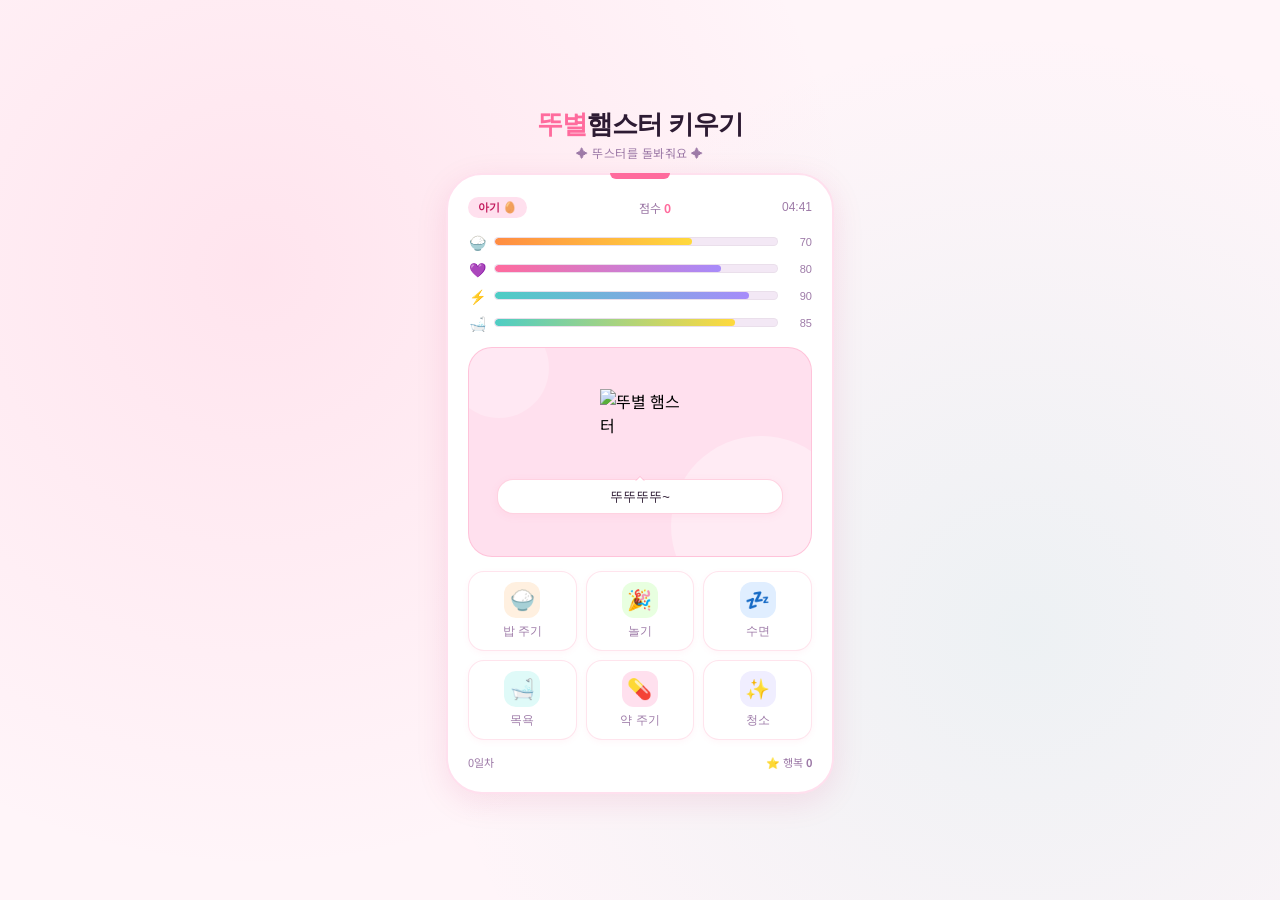
==== ddubster_localstorage.html @ d4e1fdab "Add files via upload" ====
<!DOCTYPE html>
<html lang="ko">
<head>
<meta charset="UTF-8"/>
<meta name="viewport" content="width=device-width, initial-scale=1.0"/>
<title>뚜별햄스터 키우기 🐹</title>
<link rel="preconnect" href="https://fonts.googleapis.com"/>
<link href="https://fonts.googleapis.com/css2?family=Gmarket+Sans:wght@300;500;700&family=Noto+Sans+KR:wght@400;500;700&display=swap" rel="stylesheet"/>
<style>
/* ===== 일러스트 이미지 교체 안내 =====
   아래 IMAGE_SLOTS 객체(JS 하단)에 일러스트 URL을 입력하세요.
   슬롯이 비어 있으면 기본 SVG 캐릭터로 자동 대체됩니다.
   ===================================== */

:root {
  --pink:    #FF6B9D;
  --pink-lt: #FFE0EE;
  --pink-dk: #C2185B;
  --mint:    #4ECDC4;
  --mint-lt: #DFFAF8;
  --yellow:  #FFD93D;
  --orange:  #FF8C42;
  --purple:  #A78BFA;
  --bg:      #FFF5F9;
  --device:  #FFFFFF;
  --text:    #2D1B33;
  --muted:   #9E7BA8;
  --border:  rgba(255,107,157,0.18);
  --shadow:  0 8px 32px rgba(194,24,91,0.10);
  --r:       20px;
}

* { box-sizing: border-box; margin: 0; padding: 0; }

body {
  background: var(--bg);
  font-family: 'Noto Sans KR', sans-serif;
  min-height: 100vh;
  display: flex; align-items: center; justify-content: center;
  background-image: radial-gradient(circle at 20% 30%, rgba(255,107,157,0.12) 0%, transparent 50%),
                    radial-gradient(circle at 80% 70%, rgba(78,205,196,0.10) 0%, transparent 50%);
}

/* ── 메인 레이아웃 ── */
.container {
  display: flex; flex-direction: column; align-items: center;
  gap: 12px; padding: 24px 16px; width: 100%; max-width: 420px;
}

.title-wrap { text-align: center; }
.title-main {
  font-family: 'Gmarket Sans', sans-serif;
  font-size: 26px; font-weight: 700;
  color: var(--text);
  letter-spacing: -1px;
}
.title-main span { color: var(--pink); }
.title-sub {
  font-size: 12px; color: var(--muted); margin-top: 2px;
  letter-spacing: 0.5px;
}

/* ── 디바이스 ── */
.device {
  background: var(--device);
  border-radius: 36px;
  border: 2px solid var(--pink-lt);
  padding: 22px 20px;
  width: 100%;
  box-shadow: var(--shadow);
  display: flex; flex-direction: column; gap: 14px;
  position: relative;
}
.device::before {
  content: '';
  position: absolute; top: -2px; left: 50%; transform: translateX(-50%);
  width: 60px; height: 6px; background: var(--pink);
  border-radius: 0 0 8px 8px;
}

/* ── 상단 정보바 ── */
.top-bar {
  display: flex; justify-content: space-between; align-items: center;
}
.top-badge {
  background: var(--pink-lt); color: var(--pink-dk);
  font-size: 11px; font-weight: 700; font-family: 'Gmarket Sans', sans-serif;
  padding: 3px 10px; border-radius: 20px;
}
.top-score {
  font-size: 12px; color: var(--muted);
}
.top-score b { color: var(--pink); font-weight: 700; }
.top-clock {
  font-size: 12px; color: var(--muted);
  font-family: 'Gmarket Sans', sans-serif;
}

/* ── 스탯 바 ── */
.stats { display: flex; flex-direction: column; gap: 7px; }
.stat-row { display: flex; align-items: center; gap: 8px; }
.stat-icon { font-size: 14px; width: 18px; text-align: center; }
.stat-track {
  flex: 1; height: 9px;
  background: #F3E8F5; border-radius: 5px; overflow: hidden;
  border: 1px solid rgba(0,0,0,0.04);
}
.stat-fill {
  height: 100%; border-radius: 5px;
  transition: width 0.5s cubic-bezier(.4,0,.2,1);
}
.fill-hunger { background: linear-gradient(90deg, #FF8C42, #FFD93D); }
.fill-happy  { background: linear-gradient(90deg, #FF6B9D, #A78BFA); }
.fill-energy { background: linear-gradient(90deg, #4ECDC4, #A78BFA); }
.fill-clean  { background: linear-gradient(90deg, #4ECDC4, #FFD93D); }
.stat-val {
  font-size: 11px; color: var(--muted);
  font-family: 'Gmarket Sans', sans-serif;
  min-width: 26px; text-align: right;
}

/* ── 스크린 ── */
.screen {
  background: var(--pink-lt);
  border-radius: 24px;
  border: 1.5px solid rgba(255,107,157,0.25);
  min-height: 210px;
  display: flex; flex-direction: column;
  align-items: center; justify-content: center;
  gap: 10px;
  position: relative; overflow: hidden;
  padding: 16px 12px;
}
.screen-bg {
  position: absolute; inset: 0; pointer-events: none; overflow: hidden;
}
.screen-bg::before {
  content: ''; position: absolute;
  width: 180px; height: 180px;
  border-radius: 50%;
  background: rgba(255,255,255,0.35);
  bottom: -60px; right: -40px;
}
.screen-bg::after {
  content: ''; position: absolute;
  width: 100px; height: 100px;
  border-radius: 50%;
  background: rgba(255,255,255,0.25);
  top: -30px; left: -20px;
}

.lights-off {
  position: absolute; inset: 0; border-radius: 24px;
  background: rgba(30,10,50,0.72);
  display: none; align-items: center; justify-content: center;
  font-size: 36px; z-index: 10;
  backdrop-filter: blur(2px);
}
.sick-tint {
  position: absolute; inset: 0; border-radius: 24px;
  background: rgba(255,100,100,0.10); pointer-events: none;
  display: none; z-index: 2;
}

/* ── 펫 스프라이트 ── */
.pet-wrap {
  width: 130px; height: 130px;
  display: flex; align-items: center; justify-content: center;
  position: relative; z-index: 3;
}
.pet-wrap img {
  width: 100%; height: 100%; object-fit: contain;
  display: none;
}
.pet-wrap svg { width: 100%; height: 100%; }

/* 흔들리기 애니메이션 */
@keyframes wobble {
  0%,100%{transform:rotate(0deg);}
  20%{transform:rotate(-8deg);}
  40%{transform:rotate(8deg);}
  60%{transform:rotate(-5deg);}
  80%{transform:rotate(5deg);}
}
@keyframes bounce {
  0%,100%{transform:translateY(0);}
  50%{transform:translateY(-10px);}
}
@keyframes shake {
  0%,100%{transform:translateX(0);}
  20%,60%{transform:translateX(-5px);}
  40%,80%{transform:translateX(5px);}
}
.anim-eat   { animation: wobble 0.6s ease; }
.anim-play  { animation: bounce 0.5s ease 2; }
.anim-sick  { animation: shake 0.5s ease; }

/* ── 말풍선 ── */
.bubble-wrap { position: relative; z-index: 3; width: 90%; }
.bubble {
  background: #fff;
  border-radius: 16px;
  border: 1.5px solid rgba(255,107,157,0.3);
  padding: 7px 14px;
  font-size: 13px; color: var(--text); text-align: center;
  font-family: 'Gmarket Sans', sans-serif;
  min-height: 32px; line-height: 1.5;
  box-shadow: 0 2px 8px rgba(255,107,157,0.08);
}
.bubble::before {
  content: '';
  position: absolute; top: -8px; left: 50%; transform: translateX(-50%);
  width: 0; height: 0;
  border: 5px solid transparent;
  border-bottom-color: rgba(255,107,157,0.3);
}
.bubble::after {
  content: '';
  position: absolute; top: -6px; left: 50%; transform: translateX(-50%);
  width: 0; height: 0;
  border: 4px solid transparent;
  border-bottom-color: #fff;
}

/* ── 알림 ── */
.notif {
  position: absolute; top: 0; left: 0; right: 0;
  background: var(--yellow);
  color: #7A5200;
  font-size: 12px; font-weight: 700;
  font-family: 'Gmarket Sans', sans-serif;
  text-align: center; padding: 6px 10px;
  border-radius: 24px 24px 0 0;
  transform: translateY(-100%);
  transition: transform 0.28s cubic-bezier(.4,0,.2,1);
  z-index: 20;
}
.notif.show { transform: translateY(0); }

/* 💩 */
.poop-btn {
  position: absolute; bottom: 10px; left: 12px;
  font-size: 22px; cursor: pointer; z-index: 5;
  display: none;
  animation: bounce 1s ease infinite;
}

/* ── 버튼 그리드 ── */
.btns {
  display: grid; grid-template-columns: repeat(3, 1fr); gap: 9px;
}
.btn {
  background: #fff;
  border: 1.5px solid var(--border);
  border-radius: 16px;
  padding: 10px 6px;
  cursor: pointer;
  display: flex; flex-direction: column; align-items: center; gap: 5px;
  font-size: 12px; color: var(--muted);
  font-family: 'Gmarket Sans', sans-serif; font-weight: 500;
  transition: all 0.18s;
  box-shadow: 0 2px 6px rgba(255,107,157,0.06);
}
.btn:hover { transform: translateY(-2px); box-shadow: 0 6px 16px rgba(255,107,157,0.15); }
.btn:active { transform: scale(0.95) translateY(0); }
.btn .btn-icon {
  width: 36px; height: 36px; border-radius: 12px;
  display: flex; align-items: center; justify-content: center;
  font-size: 20px;
}
.btn-feed  .btn-icon { background: #FFF0E0; }
.btn-play  .btn-icon { background: #E8FFE0; }
.btn-sleep .btn-icon { background: #E0EEFF; }
.btn-bath  .btn-icon { background: var(--mint-lt); }
.btn-medi  .btn-icon { background: #FFE0EE; }
.btn-clean .btn-icon { background: #F0EEFF; }

/* ── 하단 정보 ── */
.footer-info {
  display: flex; justify-content: space-between;
  font-size: 11px; color: var(--muted);
}

/* ── 이미지 가이드 박스 ── */
.guide {
  background: #fff;
  border: 1.5px dashed rgba(255,107,157,0.3);
  border-radius: var(--r);
  padding: 14px 18px;
  width: 100%;
  font-size: 12px; color: var(--muted); line-height: 1.8;
}
.guide b { color: var(--pink-dk); font-weight: 700; }
.guide code {
  background: var(--pink-lt); color: var(--pink-dk);
  padding: 1px 6px; border-radius: 5px;
  font-size: 11px; font-family: monospace;
}

/* ── 스크롤 크기 대응 ── */
@media (max-height: 740px) {
  .screen { min-height: 170px; }
  .pet-wrap { width: 110px; height: 110px; }
}
</style>
</head>
<body>
<div class="container">
  <div class="title-wrap">
    <div class="title-main"><span>뚜별</span>햄스터 키우기</div>
    <div class="title-sub">✦ 뚜스터를 돌봐줘요 ✦</div>
  </div>

  <div class="device">
    <!-- 상단 정보 -->
    <div class="top-bar">
      <div class="top-badge" id="phase-badge">아기 🥚</div>
      <div class="top-score">점수 <b id="score">0</b></div>
      <div class="top-clock" id="clock">--:--</div>
    </div>

    <!-- 스탯 -->
    <div class="stats">
      <div class="stat-row">
        <span class="stat-icon">🍚</span>
        <div class="stat-track"><div class="stat-fill fill-hunger" id="bar-hunger" style="width:70%"></div></div>
        <span class="stat-val" id="val-hunger">70</span>
      </div>
      <div class="stat-row">
        <span class="stat-icon">💜</span>
        <div class="stat-track"><div class="stat-fill fill-happy" id="bar-happy" style="width:80%"></div></div>
        <span class="stat-val" id="val-happy">80</span>
      </div>
      <div class="stat-row">
        <span class="stat-icon">⚡</span>
        <div class="stat-track"><div class="stat-fill fill-energy" id="bar-energy" style="width:90%"></div></div>
        <span class="stat-val" id="val-energy">90</span>
      </div>
      <div class="stat-row">
        <span class="stat-icon">🛁</span>
        <div class="stat-track"><div class="stat-fill fill-clean" id="bar-clean" style="width:85%"></div></div>
        <span class="stat-val" id="val-clean">85</span>
      </div>
    </div>

    <!-- 스크린 -->
    <div class="screen" id="screen">
      <div class="notif" id="notif"></div>
      <div class="screen-bg"></div>
      <div class="sick-tint" id="sick-tint"></div>
      <div class="lights-off" id="lights">🌙</div>
      <div class="poop-btn" id="poop" title="청소하기" onclick="action('clean')">💩</div>

      <!-- 펫 스프라이트 -->
      <div class="pet-wrap" id="pet-wrap">
        <!-- 일러스트 이미지 태그 (IMAGE_SLOTS에 URL 입력 시 자동 표시) -->
        <img id="pet-img" src="" alt="뚜별 햄스터"/>
        <!-- 기본 SVG (이미지 없을 때 표시) -->
        <svg id="pet-svg" viewBox="0 0 120 120" xmlns="http://www.w3.org/2000/svg"></svg>
      </div>

      <!-- 말풍선 -->
      <div class="bubble-wrap">
        <div class="bubble" id="speech">안녕! 나는 뚜스터야 🌸</div>
      </div>
    </div>

    <!-- 버튼 -->
    <div class="btns">
      <button class="btn btn-feed" onclick="action('feed')">
        <div class="btn-icon">🍚</div>밥 주기
      </button>
      <button class="btn btn-play" onclick="action('play')">
        <div class="btn-icon">🎉</div>놀기
      </button>
      <button class="btn btn-sleep" onclick="action('sleep')">
        <div class="btn-icon">💤</div>수면
      </button>
      <button class="btn btn-bath" onclick="action('bath')">
        <div class="btn-icon">🛁</div>목욕
      </button>
      <button class="btn btn-medi" onclick="action('medicine')">
        <div class="btn-icon">💊</div>약 주기
      </button>
      <button class="btn btn-clean" onclick="action('clean')">
        <div class="btn-icon">✨</div>청소
      </button>
    </div>

    <!-- 하단 -->
    <div class="footer-info">
      <span id="age-display">0일차</span>
      <span>⭐ 행복 <b id="total-happy">0</b></span>
    </div>
  </div>

  </div>

<script>
const IMAGE_SLOTS = {
  normal : "images/normal.png",
  hungry : "images/hungry.png",
  sad    : "images/sad.png",
  dirty  : "images/dirty.png"
};

/* ── 성장 단계 ── */
const PHASES     = ['아기 🥚', '어린이 🐣', '청소년 🐹', '어른 ⭐'];
const PHASE_DAYS = [0, 3, 7, 14];  // 각 단계 도달 일수

/* ── 대사 ── */
const MSGS = {
  hungry: ['배고파요 ㅠㅠ 밥 주세요!', '꼬르륵... 뚜별 밥 좀요~', '밥... 밥이요...🍚'],
  happy:  ['오늘 기분 최고야! 🌸', '행복해~ 뚜뚜뚜~', '뚜별 팬이 최고야 💜', '오늘도 즐거워!'],
  sad:    ['심심해요... 놀아주세요 😢', '우울해... 뚜뚜', '나 슬픔 ㅠ'],
  tired:  ['너무 졸려요 😴', '피곤해... 재워줘요', 'Zzz... 눈이 감겨...'],
  dirty:  ['몸이 좀 더럽네요 😣', '목욕하고 싶어요!', '간질간질해...'],
  sick:   ['으으 몸이 아파요 💊', '약 주세요 아프다고요', '열이 나요...'],
  normal: ['오늘도 뚜뚜~ 🌟', '뚜스터 건강해요!', '뚜별이 보고 싶다~', '낮잠 자고 싶다 ☁️',
           '햄버거 먹고 싶어 🍔', '오늘 날씨 좋다~', '뚜뚜뚜뚜~'],
};

/* ── 게임 상태 ── */
let G = {
  hunger: 70, happy: 80, energy: 90, clean: 85,
  age: 0, phase: 0, score: 0, totalHappy: 0,
  isSick: false, poopCount: 0,
  isSleeping: false, tick: 0,
  curAnim: null,
};

/* ── 유틸 ── */
const clamp = (v, min=0, max=100) => Math.min(max, Math.max(min, v));
const pick  = arr => arr[Math.floor(Math.random() * arr.length)];
const $     = id => document.getElementById(id);

/* ── SVG 캐릭터 드로잉 ── */
function drawSVG(mood) {
  const palettes = {
    normal: { body:'#FFCCE7', inner:'#FFE5F2', ear:'#FF9DC5', cheek:'#FF6B9D', eye:'#2D1B33' },
    sad:    { body:'#C9C5D3', inner:'#EDE9F2', ear:'#A99FBB', cheek:'#9B8DAA', eye:'#3D3550' },
    sick:   { body:'#BCEBB0', inner:'#E8FAE4', ear:'#8DD883', cheek:'#5DBF50', eye:'#1A4D16' },
    sleep:  { body:'#B0CCFF', inner:'#DCE9FF', ear:'#7AABFF', cheek:'#4D8EFF', eye:'#0A2B7A' },
    eat:    { body:'#FFE08A', inner:'#FFF5C4', ear:'#FFCA28', cheek:'#FFA000', eye:'#4A2C00' },
  };
  const c = palettes[mood] || palettes.normal;
  const eyeLeft  = mood==='sleep'
    ? `<path d="M43 50 Q48 46 53 50" stroke="${c.eye}" stroke-width="2.5" fill="none" stroke-linecap="round"/>`
    : `<circle cx="48" cy="50" r="5" fill="${c.eye}"/><circle cx="49.5" cy="48.5" r="1.8" fill="white"/>`;
  const eyeRight = mood==='sleep'
    ? `<path d="M67 50 Q72 46 77 50" stroke="${c.eye}" stroke-width="2.5" fill="none" stroke-linecap="round"/>`
    : `<circle cx="72" cy="50" r="5" fill="${c.eye}"/><circle cx="73.5" cy="48.5" r="1.8" fill="white"/>`;
  const mouth = mood==='sad' || mood==='sick'
    ? `<path d="M55 64 Q60 60 65 64" stroke="${c.cheek}" stroke-width="2" fill="none" stroke-linecap="round"/>`
    : `<path d="M55 62 Q60 68 65 62" stroke="${c.cheek}" stroke-width="2" fill="none" stroke-linecap="round"/>`;
  const puffLeft  = mood==='eat'
    ? `<ellipse cx="38" cy="68" rx="13" ry="9" fill="${c.ear}" opacity="0.6"/>` : '';
  const puffRight = mood==='eat'
    ? `<ellipse cx="82" cy="68" rx="13" ry="9" fill="${c.ear}" opacity="0.6"/>` : '';
  const sickDot   = mood==='sick'
    ? `<circle cx="60" cy="38" r="4" fill="#FF6B9D" opacity="0.7"/><text x="60" y="29" text-anchor="middle" font-size="14">💦</text>` : '';

  $('pet-svg').innerHTML = `
    <!-- 귀 -->
    <ellipse cx="30" cy="38" rx="18" ry="22" fill="${c.ear}"/>
    <ellipse cx="90" cy="38" rx="18" ry="22" fill="${c.ear}"/>
    <ellipse cx="30" cy="40" rx="11" ry="14" fill="${c.inner}" opacity="0.8"/>
    <ellipse cx="90" cy="40" rx="11" ry="14" fill="${c.inner}" opacity="0.8"/>
    <!-- 몸통 -->
    <ellipse cx="60" cy="75" rx="42" ry="35" fill="${c.body}"/>
    <!-- 얼굴 -->
    <ellipse cx="60" cy="56" rx="34" ry="36" fill="${c.inner}"/>
    <!-- 볼터치 -->
    <ellipse cx="40" cy="62" rx="10" ry="7" fill="${c.cheek}" opacity="0.35"/>
    <ellipse cx="80" cy="62" rx="10" ry="7" fill="${c.cheek}" opacity="0.35"/>
    <!-- 눈 -->
    ${eyeLeft}${eyeRight}
    <!-- 코 -->
    <ellipse cx="60" cy="58" rx="4" ry="3" fill="${c.cheek}" opacity="0.8"/>
    <!-- 입 -->
    ${mouth}
    <!-- 볼살 (식사) -->
    ${puffLeft}${puffRight}
    <!-- 아픔 표시 -->
    ${sickDot}
  `;
}

/* ── 현재 기분 → SVG 모드 ── */
function getMood() {
  if (G.isSleeping) return 'sleep';
  if (G.isSick)     return 'sick';
  if (G.hunger < 20 || G.happy < 20) return 'sad';
  if (G.hunger > 60 && G.happy > 65) return 'normal';
  return 'sad';
}

/* ── 이미지 슬롯 키 결정 ── */
function getImageKey() {
  if (G.clean < 25) return "dirty";
  if (G.hunger < 25) return "hungry";
  if (G.happy < 25) return "sad";
  return "normal";
}

/* ── 스프라이트 업데이트 ── */
function updateSprite() {

  const key = getImageKey();
  const url = IMAGE_SLOTS[key];

  const img = $('pet-img');
  const svg = $('pet-svg');
  const wrap = $('pet-wrap');

  const sizes = [80,110,140,170];

  wrap.style.width = sizes[G.phase] + "px";
  wrap.style.height = sizes[G.phase] + "px";

  if(url){
    img.src = url;
    img.style.display = 'block';
    svg.style.display = 'none';
  }else{
    img.style.display = 'none';
    svg.style.display = 'block';
  }
}

/* ── 애니메이션 ── */
function playAnim(type) {
  const el = $('pet-wrap');
  if (G.curAnim) { el.classList.remove(G.curAnim); void el.offsetWidth; }
  el.classList.add('anim-' + type);
  G.curAnim = 'anim-' + type;
  setTimeout(() => { el.classList.remove('anim-' + type); G.curAnim = null; }, 800);
}

/* ── 대사 ── */
function getMsg() {
  if (G.isSick)        return pick(MSGS.sick);
  if (G.isSleeping)    return 'Zzz... 💤';
  if (G.hunger < 20)   return pick(MSGS.hungry);
  if (G.happy  < 20)   return pick(MSGS.sad);
  if (G.energy < 20)   return pick(MSGS.tired);
  if (G.clean  < 20)   return pick(MSGS.dirty);
  return pick(MSGS.normal);
}

/* ── 알림 토스트 ── */
function showNotif(msg) {
  const el = $('notif');
  el.textContent = msg;
  el.classList.add('show');
  clearTimeout(showNotif._t);
  showNotif._t = setTimeout(() => el.classList.remove('show'), 2200);
}

/* ── 전체 UI 업데이트 ── */
function updateUI() {
  ['hunger','happy','energy','clean'].forEach(k => {
    $('bar-' + k).style.width = G[k] + '%';
    $('val-' + k).textContent = Math.round(G[k]);
  });
  $('phase-badge').textContent = PHASES[G.phase];
  $('age-display').textContent = G.age + '일차';
  $('score').textContent = G.score;
  $('total-happy').textContent = G.totalHappy;
  $('speech').textContent = getMsg();
  $('sick-tint').style.display   = G.isSick ? 'block' : 'none';
  $('poop').style.display        = G.poopCount > 0 ? 'block' : 'none';
  $('lights').style.display      = G.isSleeping ? 'flex' : 'none';
  updateSprite();
}

/* ── 클록 ── */
function updateClock() {
  const n = new Date();
  $('clock').textContent =
    String(n.getHours()).padStart(2,'0') + ':' + String(n.getMinutes()).padStart(2,'0');
}

/* ── 버튼 액션 ── */
function action(type) {
  if (G.isSleeping && type !== 'sleep') {
    showNotif('지금 자고 있어요! 먼저 깨워주세요 💤');
    return;
  }
  switch (type) {
    case 'feed':
      if (G.hunger >= 95) { showNotif('배가 불러요~ 나중에 주세요 🍚'); return; }
      G.hunger = clamp(G.hunger + 22);
      G.happy  = clamp(G.happy  + 5);
      G.score += 10;
      playAnim('eat');
      updateSprite('eat');
      setTimeout(() => updateSprite(), 900);
      showNotif('냠냠 맛있다! 🍚');
      break;

    case 'play':
      if (G.energy < 15) { showNotif('너무 피곤해서 못 놀아요 😴'); return; }
      G.happy  = clamp(G.happy  + 22);
      G.energy = clamp(G.energy - 12);
      G.hunger = clamp(G.hunger - 8);
      G.score += 15;
      G.totalHappy++;
      playAnim('play');
      showNotif('냐하하 신난다! 🎉');
      break;

    case 'sleep':
      G.isSleeping = !G.isSleeping;
      showNotif(G.isSleeping ? '꿈나라로~ 좋은 꿈 꿔요 💤' : '잘 잤어요! 개운해~ ☀️');
      break;

    case 'bath':
      G.clean = clamp(G.clean + 35);
      G.happy = clamp(G.happy + 8);
      G.score += 8;
      showNotif('깨끗해졌어요! 뽀득뽀득 🛁');
      break;

    case 'medicine':
      if (!G.isSick) { showNotif('지금은 건강해요! 약 안 먹어도 돼요 💊'); return; }
      G.isSick  = false;
      G.energy  = clamp(G.energy + 25);
      G.score  += 20;
      playAnim('play');
      showNotif('나았어요! 다시 건강해졌어요 💊');
      break;

    case 'clean':
      if (G.poopCount === 0) { showNotif('이미 깨끗해요! ✨'); return; }
      G.poopCount = 0;
      G.clean = clamp(G.clean + 15);
      G.score += 5;
      showNotif('청소 완료! 향긋해요 ✨');
      break;
  }
  updateUI();
  saveGame();
}

/* ── 게임 틱 (2초마다) ── */
function tick() {
  G.tick++;

  if (G.isSleeping) {
    G.energy = clamp(G.energy + 2.5);
    G.hunger = clamp(G.hunger - 0.4);
  } else {
    G.hunger = clamp(G.hunger - 1.4);
    G.happy  = clamp(G.happy  - 0.9);
    G.energy = clamp(G.energy - 0.7);
    G.clean  = clamp(G.clean  - 0.5);
  }

  // 💩 생성 (40틱 = 80초마다)
  if (G.tick % 40 === 0) {
    G.poopCount = Math.min(3, G.poopCount + 1);
    G.clean = clamp(G.clean - 12);
  }

  // 나이 증가 (60틱 = 2분마다 1일)
  if (G.tick % 60 === 0) {
    G.age++;
    G.score += 5;
  }

  // 질병 발생
  if (!G.isSick && (G.hunger < 10 || G.clean < 5)) {
    if (Math.random() < 0.12) {
      G.isSick = true;
      showNotif('뚜스터가 아파요! 빨리 약을 주세요 🤒');
      playAnim('sick');
    }
  }

  // 성장 단계 계산
  const newPhase = Math.min(3, PHASE_DAYS.filter(d => G.age >= d).length - 1);
  if (newPhase > G.phase) {
    G.phase = newPhase;
    showNotif(`성장했어요! ${PHASES[G.phase]}(으)로 진화! 🎉`);
  }

  // 행복 누적
  if (!G.isSick && !G.isSleeping && G.hunger > 50 && G.happy > 50) {
    G.totalHappy++;
  }

  updateUI();
  saveGame();
}


/* ── 저장/불러오기 ── */
function saveGame() {
  localStorage.setItem('ddubster_save', JSON.stringify(G));
}

function loadGame() {
  const data = localStorage.getItem('ddubster_save');
  if (!data) return;

  try {
    const save = JSON.parse(data);
    G = {...G, ...save};
  } catch(e) {
    console.error('저장 데이터 로드 실패', e);
  }
}


/* ── 초기화 & 루프 시작 ── */
loadGame();
updateUI();
updateClock();
setInterval(tick, 2000);
setInterval(updateClock, 15000);
</script>
</body>
</html>
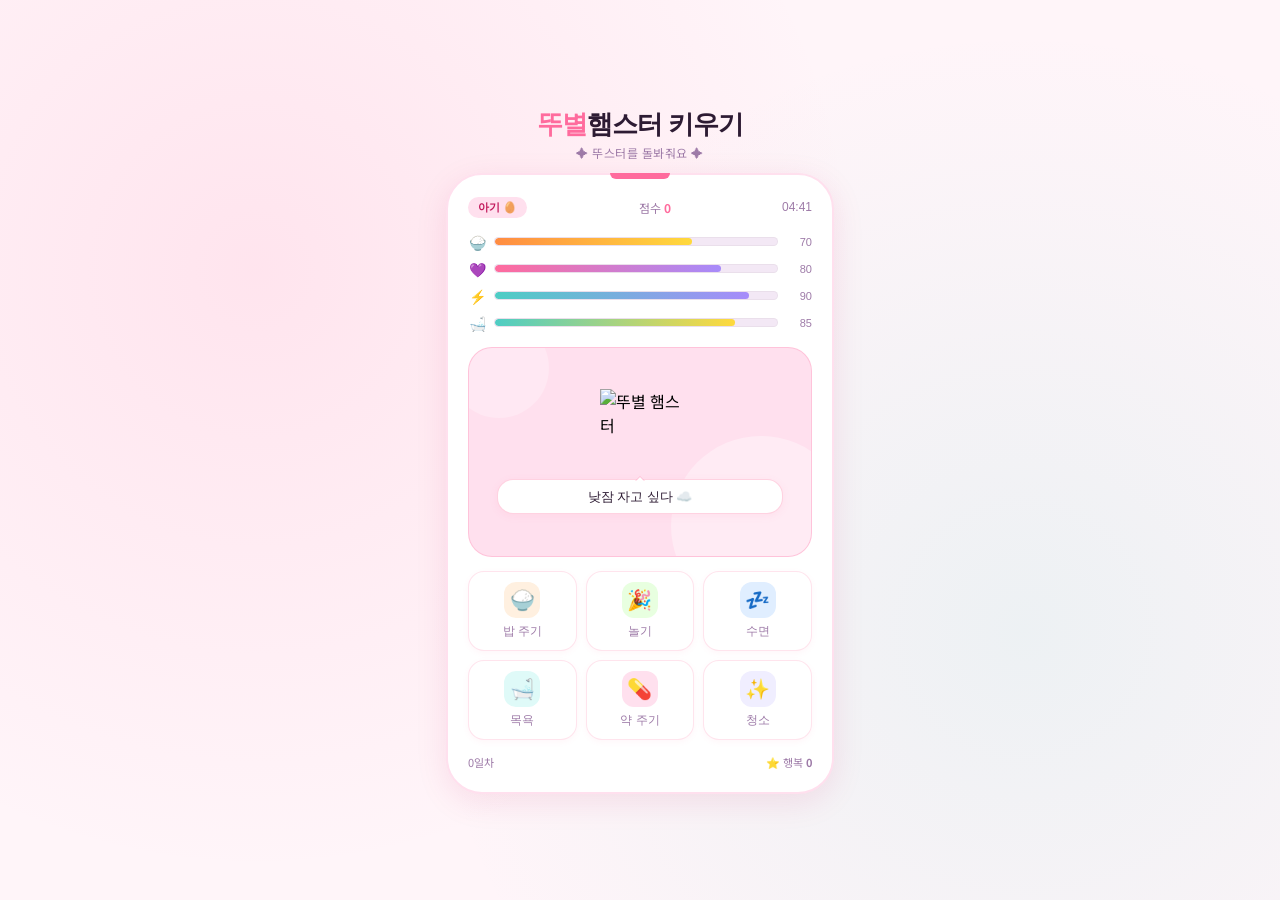
==== commit b1c172e6: "Update ddubster_localstorage.html" ====
--- a/ddubster_localstorage.html
+++ b/ddubster_localstorage.html
@@ -410,14 +410,14 @@
 
 /* ── 대사 ── */
 const MSGS = {
-  hungry: ['배고파요 ㅠㅠ 밥 주세요!', '꼬르륵... 뚜별 밥 좀요~', '밥... 밥이요...🍚'],
-  happy:  ['오늘 기분 최고야! 🌸', '행복해~ 뚜뚜뚜~', '뚜별 팬이 최고야 💜', '오늘도 즐거워!'],
-  sad:    ['심심해요... 놀아주세요 😢', '우울해... 뚜뚜', '나 슬픔 ㅠ'],
+  hungry: ['배고파요 ㅠㅠ 밥 주세요!', '꼬르륵... 뚜별이 밥 줘요~', '밥... 밥이요...🍚'],
+  happy:  ['오늘 기분 최고야! 🌸', '행복해~', '별사탕이 최고야 💜', '오늘도 즐거워!'],
+  sad:    ['심심해요... 놀아주세요 😢', '우울해...', '나 슬퍼어 ㅠ'],
   tired:  ['너무 졸려요 😴', '피곤해... 재워줘요', 'Zzz... 눈이 감겨...'],
   dirty:  ['몸이 좀 더럽네요 😣', '목욕하고 싶어요!', '간질간질해...'],
   sick:   ['으으 몸이 아파요 💊', '약 주세요 아프다고요', '열이 나요...'],
-  normal: ['오늘도 뚜뚜~ 🌟', '뚜스터 건강해요!', '뚜별이 보고 싶다~', '낮잠 자고 싶다 ☁️',
-           '햄버거 먹고 싶어 🍔', '오늘 날씨 좋다~', '뚜뚜뚜뚜~'],
+  normal: ['오늘도 뚜하~ 🌟', '뚜스터 건강해요!', '별사탕 보고 싶다~', '낮잠 자고 싶다 ☁️',
+          '오늘 날씨 좋다~', '뚜바별보 그만!!'],
 };
 
 /* ── 게임 상태 ── */
